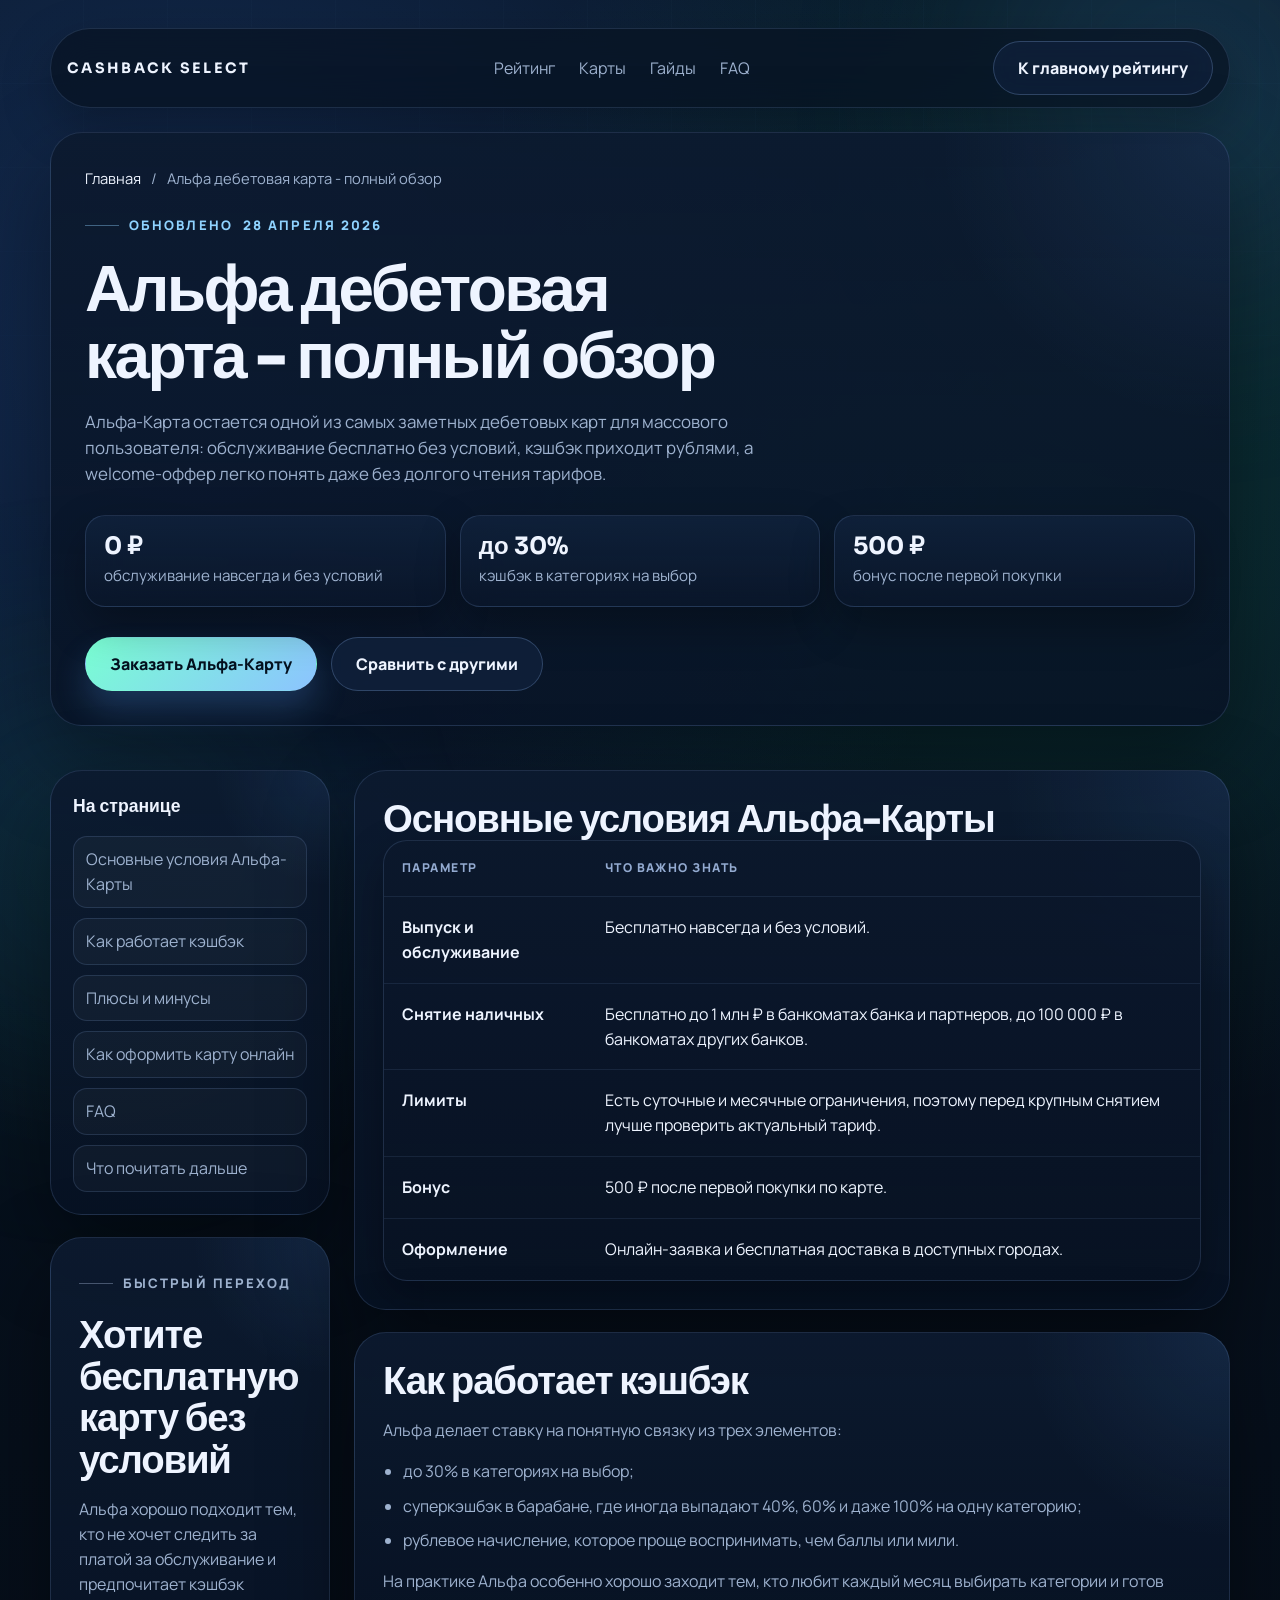
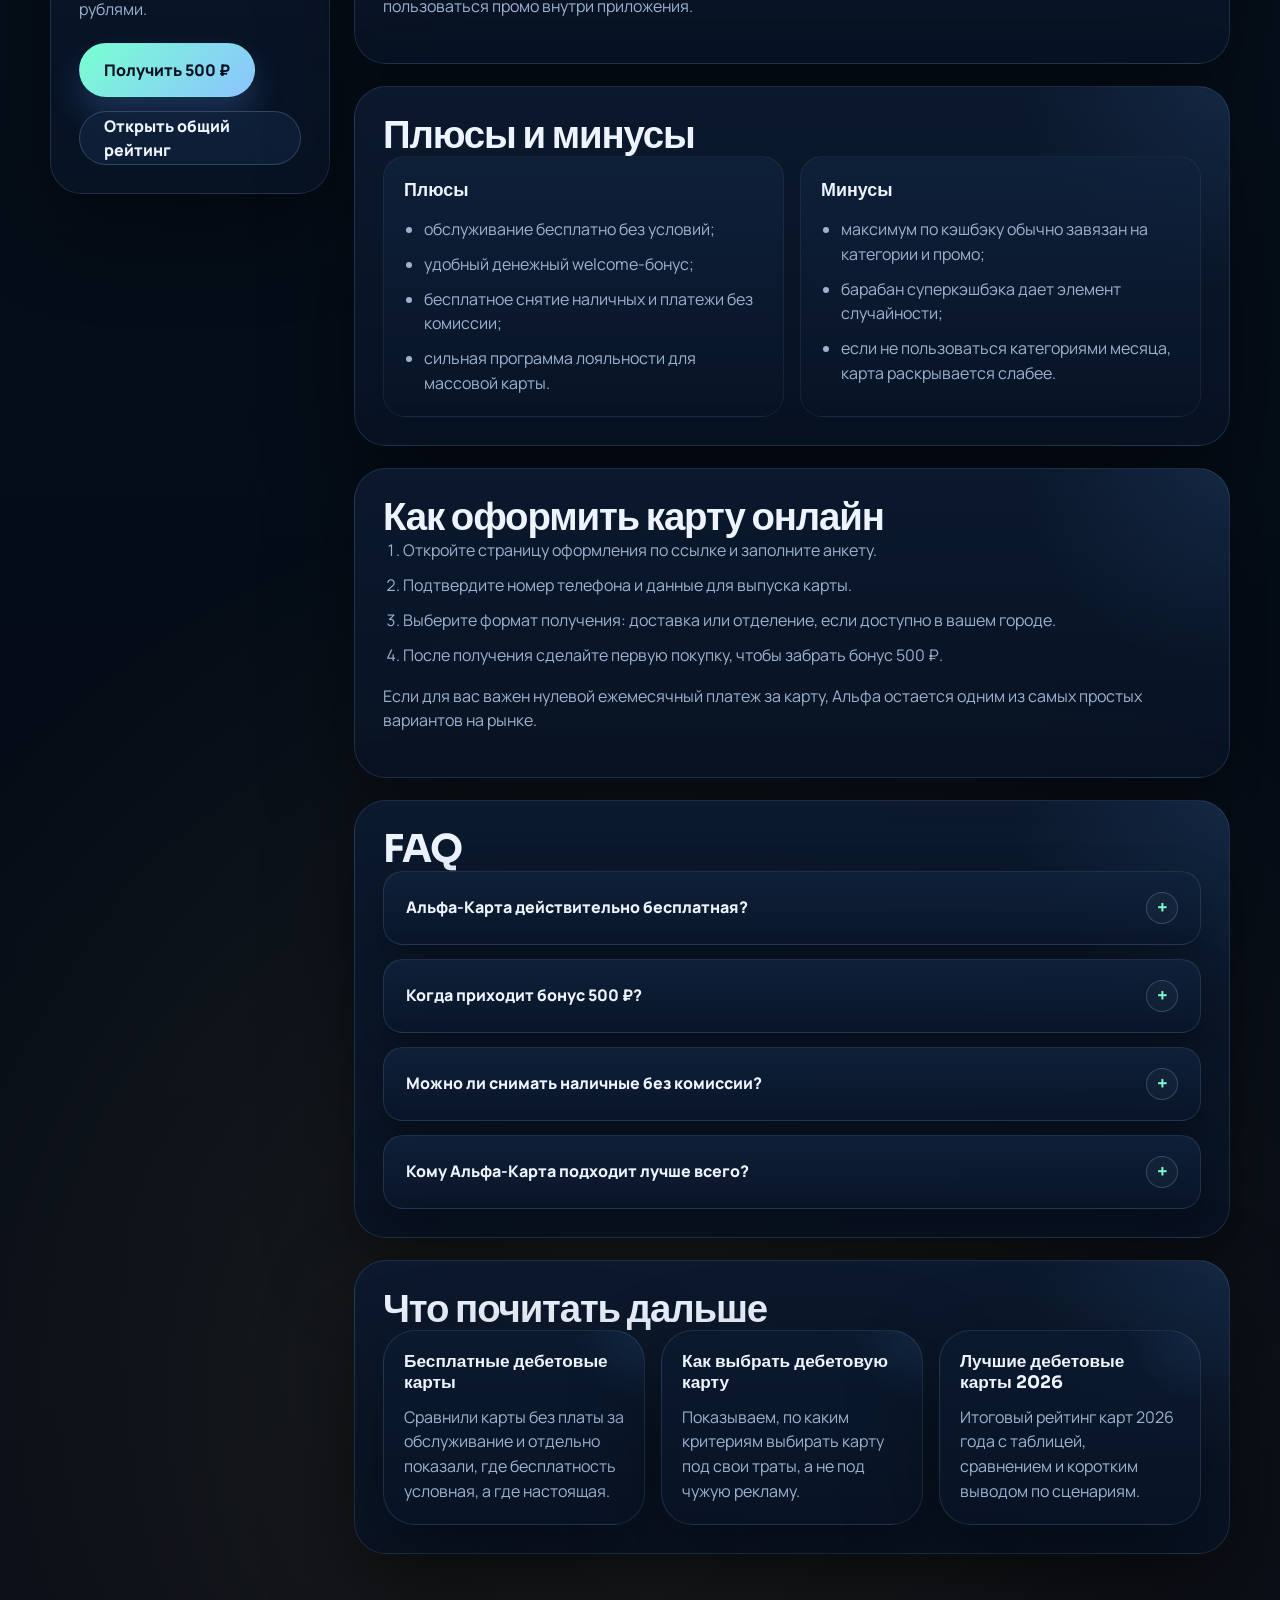
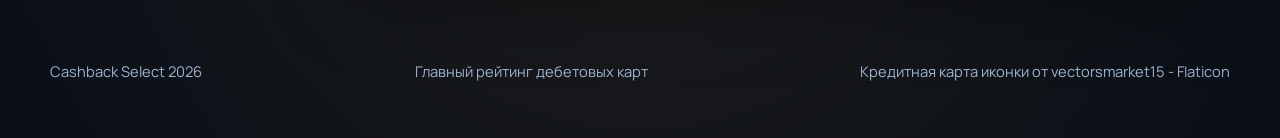
==== alfa-debit-card-review/index.html @ afeb3990 "Add SEO landing pages cluster" ====
<!DOCTYPE html>
<html lang="ru">
<head>
  <meta charset="UTF-8">
  <meta name="viewport" content="width=device-width, initial-scale=1.0">
  <title>Альфа дебетовая карта: условия, кэшбэк и полный обзор 2026</title>
  <meta name="description" content="Полный обзор дебетовой Альфа-Карты: обслуживание, кэшбэк, снятие наличных, плюсы и минусы, а также как оформить карту онлайн.">
  <meta name="robots" content="index,follow">
  <meta name="theme-color" content="#081321">
  <style>
    html, body {
      background: #040914;
    }
  </style>
  <link rel="canonical" href="https://topdebitcard.ru/alfa-debit-card-review/">
  <meta property="og:type" content="article">
  <meta property="og:title" content="Альфа дебетовая карта: условия, кэшбэк и полный обзор 2026">
  <meta property="og:description" content="Полный обзор дебетовой Альфа-Карты: обслуживание, кэшбэк, снятие наличных, плюсы и минусы, а также как оформить карту онлайн.">
  <meta property="og:url" content="https://topdebitcard.ru/alfa-debit-card-review/">
  <meta property="og:image" content="https://topdebitcard.ru/favicon.png">
  <link rel="icon" type="image/png" href="../favicon.png">
  <link rel="apple-touch-icon" href="../favicon.png">
  <link rel="preconnect" href="https://fonts.googleapis.com">
  <link rel="preconnect" href="https://fonts.gstatic.com" crossorigin>
  <link
    href="https://fonts.googleapis.com/css2?family=Manrope:wght@400;500;700;800&family=Sora:wght@500;600;700;800&display=swap"
    rel="stylesheet"
  >
  <link rel="stylesheet" href="../styles.css">
  <script defer src="../script.js"></script>
  <script type="application/ld+json">
{
  "@context": "https://schema.org",
  "@type": "WebPage",
  "name": "Альфа дебетовая карта - полный обзор",
  "description": "Полный обзор дебетовой Альфа-Карты: обслуживание, кэшбэк, снятие наличных, плюсы и минусы, а также как оформить карту онлайн.",
  "url": "https://topdebitcard.ru/alfa-debit-card-review/"
}
  </script>
  <script type="application/ld+json">
{
  "@context": "https://schema.org",
  "@type": "FAQPage",
  "mainEntity": [
    {
      "@type": "Question",
      "name": "Альфа-Карта действительно бесплатная?",
      "acceptedAnswer": {
        "@type": "Answer",
        "text": "Да, на официальной странице банк указывает бесплатное обслуживание навсегда и без условий."
      }
    },
    {
      "@type": "Question",
      "name": "Когда приходит бонус 500 ₽?",
      "acceptedAnswer": {
        "@type": "Answer",
        "text": "После оформления карты и выполнения условия с первой покупкой, обычно не в момент операции, а после ее обработки банком."
      }
    },
    {
      "@type": "Question",
      "name": "Можно ли снимать наличные без комиссии?",
      "acceptedAnswer": {
        "@type": "Answer",
        "text": "Да, у карты есть бесплатное снятие наличных, но лимиты зависят от банкомата и текущих условий тарифа."
      }
    },
    {
      "@type": "Question",
      "name": "Кому Альфа-Карта подходит лучше всего?",
      "acceptedAnswer": {
        "@type": "Answer",
        "text": "Тем, кто хочет бесплатную карту без условий, кэшбэк рублями и не хочет переплачивать только за сам факт обслуживания."
      }
    }
  ]
}
  </script>
  <!-- Yandex.Metrika counter -->
  <script type="text/javascript">
    (function(m,e,t,r,i,k,a){
      m[i]=m[i]||function(){(m[i].a=m[i].a||[]).push(arguments)};
      m[i].l=1*new Date();
      for (var j = 0; j < document.scripts.length; j++) {if (document.scripts[j].src === r) { return; }}
      k=e.createElement(t),a=e.getElementsByTagName(t)[0],k.async=1,k.src=r,a.parentNode.insertBefore(k,a);
    })(window, document,"script","https://mc.yandex.ru/metrika/tag.js?id=108760945", "ym");

    ym(108760945, "init", {ssr:true, webvisor:true, clickmap:true, ecommerce:"dataLayer", referrer: document.referrer, url: location.href, accurateTrackBounce:true, trackLinks:true});
  </script>
  <!-- /Yandex.Metrika counter -->
</head>
<body>
  <noscript><div><img src="https://mc.yandex.ru/watch/108760945" style="position:absolute; left:-9999px;" alt=""></div></noscript>
  <div class="site-shell">
    <header class="page-hero">
      <div class="container">
        <nav class="nav">
          <a class="brand" href="../index.html">Cashback Select</a>
          <div class="nav-links">
            <a href="../index.html#rating">Рейтинг</a>
            <a href="../index.html#cards">Карты</a>
            <a href="../index.html#guides">Гайды</a>
            <a href="../index.html#faq">FAQ</a>
          </div>
          <a class="button button--nav" href="../index.html#rating">К главному рейтингу</a>
        </nav>

        <div class="page-hero__panel" data-reveal>
          <div class="breadcrumbs">
            <a href="../index.html">Главная</a>
            <span>/</span>
            <span>Альфа дебетовая карта - полный обзор</span>
          </div>
          <p class="eyebrow">Обновлено <span data-verified-date>28 апреля 2026</span></p>
          <h1>Альфа дебетовая карта - полный обзор</h1>
          <p class="page-hero__lead">Альфа-Карта остается одной из самых заметных дебетовых карт для массового пользователя: обслуживание бесплатно без условий, кэшбэк приходит рублями, а welcome-оффер легко понять даже без долгого чтения тарифов.</p>
          <div class="page-facts">
            <div class="metric-card">
              <strong>0 ₽</strong>
              <span>обслуживание навсегда и без условий</span>
            </div>
            <div class="metric-card">
              <strong>до 30%</strong>
              <span>кэшбэк в категориях на выбор</span>
            </div>
            <div class="metric-card">
              <strong>500 ₽</strong>
              <span>бонус после первой покупки</span>
            </div>
          </div>
          <div class="hero-actions">
              <a class="button button--primary" data-bank="alfabank" href="https://alfa.me/Uv0Efl" target="_blank" rel="nofollow sponsored noopener">Заказать Альфа-Карту</a>
              <a class="button button--secondary" href="../index.html#cards">Сравнить с другими</a>
          </div>
        </div>
      </div>
    </header>

    <main>
      <section class="section section--article">
        <div class="container">
          <div class="article-layout">
            <div class="article-stack">
              <aside class="toc-card" data-reveal>
                <h2>На странице</h2>
                <div class="toc-list">
              <a href="#conditions">Основные условия Альфа-Карты</a>
              <a href="#cashback">Как работает кэшбэк</a>
              <a href="#pros-cons">Плюсы и минусы</a>
              <a href="#apply">Как оформить карту онлайн</a>
              <a href="#faq">FAQ</a>
              <a href="#related">Что почитать дальше</a>
                </div>
              </aside>

              <div class="page-cta-panel" data-reveal>
                <p class="section-kicker">Быстрый переход</p>
                <h2>Хотите бесплатную карту без условий</h2>
                <p>Альфа хорошо подходит тем, кто не хочет следить за платой за обслуживание и предпочитает кэшбэк рублями.</p>
                <div class="hero-actions">
                <a class="button button--primary" data-bank="alfabank" href="https://alfa.me/Uv0Efl" target="_blank" rel="nofollow sponsored noopener">Получить 500 ₽</a>
                <a class="button button--secondary" href="../best-debit-cards-2026/">Открыть общий рейтинг</a>
                </div>
              </div>
            </div>

            <div class="article-stack">
          <section class="article-section" id="conditions" data-reveal>
            <h2>Основные условия Альфа-Карты</h2>

            <div class="seo-table-wrap">
              <table class="seo-table">
                <thead>
                  <tr>
                    <th>Параметр</th>
                    <th>Что важно знать</th>
                  </tr>
                </thead>
                <tbody>
                  <tr>
                    <td data-label="Параметр"><strong>Выпуск и обслуживание</strong></td>
                    <td data-label="Что важно знать">Бесплатно навсегда и без условий.</td>
                  </tr>
                  <tr>
                    <td data-label="Параметр"><strong>Снятие наличных</strong></td>
                    <td data-label="Что важно знать">Бесплатно до 1 млн ₽ в банкоматах банка и партнеров, до 100 000 ₽ в банкоматах других банков.</td>
                  </tr>
                  <tr>
                    <td data-label="Параметр"><strong>Лимиты</strong></td>
                    <td data-label="Что важно знать">Есть суточные и месячные ограничения, поэтому перед крупным снятием лучше проверить актуальный тариф.</td>
                  </tr>
                  <tr>
                    <td data-label="Параметр"><strong>Бонус</strong></td>
                    <td data-label="Что важно знать">500 ₽ после первой покупки по карте.</td>
                  </tr>
                  <tr>
                    <td data-label="Параметр"><strong>Оформление</strong></td>
                    <td data-label="Что важно знать">Онлайн-заявка и бесплатная доставка в доступных городах.</td>
                  </tr>
                </tbody>
              </table>
            </div>
          </section>

          <section class="article-section" id="cashback" data-reveal>
            <h2>Как работает кэшбэк</h2>

            <p>Альфа делает ставку на понятную связку из трех элементов:</p>
            <ul class="article-list">
              <li>до 30% в категориях на выбор;</li>
              <li>суперкэшбэк в барабане, где иногда выпадают 40%, 60% и даже 100% на одну категорию;</li>
              <li>рублевое начисление, которое проще воспринимать, чем баллы или мили.</li>
            </ul>
            <p>На практике Альфа особенно хорошо заходит тем, кто любит каждый месяц выбирать категории и готов пользоваться промо внутри приложения.</p>
          </section>

          <section class="article-section" id="pros-cons" data-reveal>
            <h2>Плюсы и минусы</h2>

            <div class="pros-cons">
              <div class="pros-cons__col">
                <h3>Плюсы</h3>
                <ul class="article-list">
                  <li>обслуживание бесплатно без условий;</li>
                  <li>удобный денежный welcome-бонус;</li>
                  <li>бесплатное снятие наличных и платежи без комиссии;</li>
                  <li>сильная программа лояльности для массовой карты.</li>
                </ul>
              </div>
              <div class="pros-cons__col">
                <h3>Минусы</h3>
                <ul class="article-list">
                  <li>максимум по кэшбэку обычно завязан на категории и промо;</li>
                  <li>барабан суперкэшбэка дает элемент случайности;</li>
                  <li>если не пользоваться категориями месяца, карта раскрывается слабее.</li>
                </ul>
              </div>
            </div>
          </section>

          <section class="article-section" id="apply" data-reveal>
            <h2>Как оформить карту онлайн</h2>

            <ol class="article-ordered">
              <li>Откройте страницу оформления по ссылке и заполните анкету.</li>
              <li>Подтвердите номер телефона и данные для выпуска карты.</li>
              <li>Выберите формат получения: доставка или отделение, если доступно в вашем городе.</li>
              <li>После получения сделайте первую покупку, чтобы забрать бонус 500 ₽.</li>
            </ol>
            <p>Если для вас важен нулевой ежемесячный платеж за карту, Альфа остается одним из самых простых вариантов на рынке.</p>
          </section>

              <section class="article-section" id="faq" data-reveal>
                <h2>FAQ</h2>
                <div class="faq-list">
            <details class="faq-item">
              <summary>Альфа-Карта действительно бесплатная?</summary>
              <p>Да, на официальной странице банк указывает бесплатное обслуживание навсегда и без условий.</p>
            </details>
            <details class="faq-item">
              <summary>Когда приходит бонус 500 ₽?</summary>
              <p>После оформления карты и выполнения условия с первой покупкой, обычно не в момент операции, а после ее обработки банком.</p>
            </details>
            <details class="faq-item">
              <summary>Можно ли снимать наличные без комиссии?</summary>
              <p>Да, у карты есть бесплатное снятие наличных, но лимиты зависят от банкомата и текущих условий тарифа.</p>
            </details>
            <details class="faq-item">
              <summary>Кому Альфа-Карта подходит лучше всего?</summary>
              <p>Тем, кто хочет бесплатную карту без условий, кэшбэк рублями и не хочет переплачивать только за сам факт обслуживания.</p>
            </details>
                </div>
              </section>

              <section class="article-section" id="related" data-reveal>
                <h2>Что почитать дальше</h2>
                <div class="related-grid">
            <article class="related-card">
              <h3><a href="../debit-cards-no-maintenance/">Бесплатные дебетовые карты</a></h3>
              <p>Сравнили карты без платы за обслуживание и отдельно показали, где бесплатность условная, а где настоящая.</p>
            </article>
            <article class="related-card">
              <h3><a href="../which-debit-card-to-choose/">Как выбрать дебетовую карту</a></h3>
              <p>Показываем, по каким критериям выбирать карту под свои траты, а не под чужую рекламу.</p>
            </article>
            <article class="related-card">
              <h3><a href="../best-debit-cards-2026/">Лучшие дебетовые карты 2026</a></h3>
              <p>Итоговый рейтинг карт 2026 года с таблицей, сравнением и коротким выводом по сценариям.</p>
            </article>
                </div>
              </section>
            </div>
          </div>
        </div>
      </section>
    </main>

    <footer class="footer">
      <div class="container footer-inner">
        <p>Cashback Select 2026</p>
        <p><a href="../index.html">Главный рейтинг дебетовых карт</a></p>
        <p><a href="https://www.flaticon.com/ru/free-icons/-" target="_blank" rel="noopener">Кредитная карта иконки от vectorsmarket15 - Flaticon</a></p>
      </div>
    </footer>
  </div>
</body>
</html>
---- styles.css ----
:root {
  --bg: #06111f;
  --bg-deep: #040b16;
  --bg-grid: rgba(123, 173, 255, 0.08);
  --surface: rgba(11, 23, 43, 0.76);
  --surface-strong: rgba(12, 27, 50, 0.94);
  --surface-soft: rgba(16, 35, 63, 0.68);
  --surface-light: rgba(17, 40, 72, 0.82);
  --ink: #eef4ff;
  --ink-soft: #9eb2cf;
  --line: rgba(144, 181, 240, 0.16);
  --line-strong: rgba(144, 181, 240, 0.26);
  --accent: #79ffd2;
  --accent-strong: #2ae6b5;
  --accent-blue: #5ca6ff;
  --accent-gold: #ffd671;
  --shadow-lg: 0 34px 90px rgba(0, 0, 0, 0.42);
  --shadow-md: 0 18px 44px rgba(0, 0, 0, 0.3);
  --radius-xl: 32px;
  --radius-lg: 26px;
  --radius-md: 20px;
  --radius-sm: 14px;
  --container: 1180px;
  --transition: 260ms ease;
}

*,
*::before,
*::after {
  box-sizing: border-box;
}

html {
  scroll-behavior: smooth;
  background: #040914;
}

body {
  margin: 0;
  min-height: 100vh;
  font-family: "Manrope", sans-serif;
  color: var(--ink);
  line-height: 1.55;
  background-color: #040914;
  background:
    radial-gradient(circle at 15% 10%, rgba(57, 128, 255, 0.22), transparent 26%),
    radial-gradient(circle at 82% 14%, rgba(29, 230, 181, 0.16), transparent 22%),
    radial-gradient(circle at 50% 90%, rgba(255, 214, 113, 0.1), transparent 30%),
    linear-gradient(180deg, #091524 0%, #050d18 58%, #040914 100%);
}

body::before {
  content: "";
  position: fixed;
  inset: 0;
  background-image:
    linear-gradient(to right, transparent 0, transparent calc(100% - 1px), var(--bg-grid) calc(100% - 1px)),
    linear-gradient(to bottom, transparent 0, transparent calc(100% - 1px), var(--bg-grid) calc(100% - 1px));
  background-size: 84px 84px;
  mask-image: linear-gradient(180deg, rgba(0, 0, 0, 0.26), transparent 78%);
  pointer-events: none;
  z-index: 0;
}

img {
  display: block;
  max-width: 100%;
}

a {
  color: inherit;
  text-decoration: none;
}

button,
input,
textarea,
select {
  font: inherit;
}

.site-shell {
  position: relative;
  overflow: clip;
}

.site-shell::before,
.site-shell::after {
  content: "";
  position: fixed;
  width: 420px;
  height: 420px;
  border-radius: 999px;
  filter: blur(110px);
  pointer-events: none;
  z-index: 0;
  opacity: 0.55;
}

.site-shell::before {
  top: -120px;
  right: -120px;
  background: rgba(92, 166, 255, 0.26);
}

.site-shell::after {
  bottom: -180px;
  left: -120px;
  background: rgba(42, 230, 181, 0.16);
}

.container {
  position: relative;
  z-index: 1;
  width: min(100% - 40px, var(--container));
  margin: 0 auto;
}

.hero {
  padding: 28px 0 78px;
}

.nav {
  display: flex;
  align-items: center;
  justify-content: space-between;
  gap: 20px;
  padding: 12px 16px;
  border: 1px solid var(--line);
  border-radius: 999px;
  background: rgba(8, 18, 34, 0.72);
  backdrop-filter: blur(18px);
  box-shadow: 0 18px 50px rgba(0, 0, 0, 0.26);
}

.brand {
  font-family: "Sora", sans-serif;
  font-size: 0.9rem;
  font-weight: 700;
  letter-spacing: 0.16em;
  text-transform: uppercase;
}

.nav-links {
  display: flex;
  align-items: center;
  gap: 24px;
  color: var(--ink-soft);
}

.nav-links a {
  transition: color var(--transition);
}

.nav-links a:hover,
.nav-links a:focus-visible {
  color: var(--ink);
}

.hero-grid {
  display: grid;
  grid-template-columns: minmax(0, 1.04fr) minmax(360px, 0.96fr);
  gap: 42px;
  align-items: center;
  padding-top: 56px;
}

.eyebrow,
.section-kicker,
.source-date {
  display: inline-flex;
  align-items: center;
  gap: 10px;
  margin: 0 0 22px;
  color: #8fd3ff;
  font-size: 0.82rem;
  font-weight: 800;
  letter-spacing: 0.16em;
  text-transform: uppercase;
}

.eyebrow::before,
.section-kicker::before {
  content: "";
  width: 34px;
  height: 1px;
  background: currentColor;
  opacity: 0.4;
}

.hero-copy h1,
.section-heading h2,
.split-band__copy h2,
.cta-panel h2,
.disclaimer-copy h2 {
  margin: 0;
  font-family: "Sora", sans-serif;
  letter-spacing: -0.04em;
  line-height: 1.02;
}

.hero-copy h1 {
  max-width: 12ch;
  font-size: clamp(3rem, 6vw, 5.2rem);
}

.hero-lead,
.section-heading p,
.split-band__copy p,
.cta-panel p,
.disclaimer-copy p {
  margin: 18px 0 0;
  max-width: 62ch;
  color: var(--ink-soft);
  font-size: 1.08rem;
}

.hero-actions,
.review-actions {
  display: flex;
  flex-wrap: wrap;
  gap: 14px;
  margin-top: 30px;
}

.button {
  display: inline-flex;
  align-items: center;
  justify-content: center;
  min-height: 54px;
  padding: 0 24px;
  border: 1px solid transparent;
  border-radius: 999px;
  font-weight: 800;
  transition:
    transform var(--transition),
    box-shadow var(--transition),
    background-color var(--transition),
    border-color var(--transition),
    color var(--transition);
}

.button:hover,
.button:focus-visible {
  transform: translateY(-2px);
}

.button--primary,
.button--core,
.button--bank {
  color: #04111f;
  background: linear-gradient(135deg, var(--accent) 0%, #8cc3ff 100%);
  box-shadow: 0 18px 32px rgba(92, 166, 255, 0.22);
}

.button--secondary,
.button--nav,
.button--quiet {
  color: var(--ink);
  border-color: var(--line-strong);
  background: rgba(18, 36, 64, 0.68);
  backdrop-filter: blur(14px);
}

.hero-metrics {
  display: grid;
  grid-template-columns: repeat(3, minmax(0, 1fr));
  gap: 14px;
  margin-top: 30px;
}

.metric-card,
.mini-panel,
.review-box,
.faq-item,
.source-panel {
  border: 1px solid var(--line);
  background: linear-gradient(180deg, rgba(16, 34, 60, 0.84), rgba(10, 22, 42, 0.72));
  backdrop-filter: blur(18px);
  box-shadow: var(--shadow-md);
}

.metric-card {
  display: grid;
  gap: 6px;
  padding: 18px;
  border-radius: var(--radius-md);
}

.metric-card strong {
  font-family: "Sora", sans-serif;
  font-size: 1.5rem;
  line-height: 1;
}

.metric-card span {
  color: var(--ink-soft);
  font-size: 0.95rem;
}

.hero-points {
  margin: 24px 0 0;
  padding: 0;
  list-style: none;
  display: grid;
  gap: 12px;
}

.hero-points li,
.disclaimer-list li {
  position: relative;
  padding-left: 22px;
  color: #dce6f8;
}

.hero-points li::before,
.disclaimer-list li::before {
  content: "";
  position: absolute;
  left: 0;
  top: 0.66em;
  width: 8px;
  height: 8px;
  border-radius: 999px;
  background: linear-gradient(135deg, var(--accent), var(--accent-blue));
  box-shadow: 0 0 0 6px rgba(121, 255, 210, 0.08);
}

.hero-points strong {
  color: #ffffff;
}

.hero-showcase {
  position: relative;
  min-height: 640px;
}

.showcase-core,
.showcase-card {
  position: absolute;
  border: 1px solid var(--line);
  backdrop-filter: blur(18px);
  box-shadow: var(--shadow-lg);
}

.showcase-core {
  inset: 112px 58px 108px 58px;
  display: flex;
  flex-direction: column;
  justify-content: center;
  padding: 40px;
  border-radius: var(--radius-xl);
  background:
    radial-gradient(circle at top right, rgba(121, 255, 210, 0.12), transparent 26%),
    radial-gradient(circle at bottom left, rgba(92, 166, 255, 0.14), transparent 32%),
    linear-gradient(180deg, rgba(12, 25, 46, 0.95), rgba(8, 18, 34, 0.86));
}

.showcase-core::before {
  content: "";
  position: absolute;
  inset: 16px;
  border-radius: calc(var(--radius-xl) - 10px);
  border: 1px solid rgba(255, 255, 255, 0.05);
  pointer-events: none;
}

.showcase-label {
  margin: 0 0 12px;
  color: #9bd5ff;
  font-size: 0.8rem;
  font-weight: 800;
  letter-spacing: 0.16em;
  text-transform: uppercase;
}

.showcase-core h2 {
  margin: 0;
  font-family: "Sora", sans-serif;
  font-size: clamp(2rem, 4vw, 3rem);
  line-height: 1.08;
}

.showcase-core p {
  margin: 16px 0 0;
  color: var(--ink-soft);
}

.showcase-card {
  width: 220px;
  padding: 18px 18px 20px;
  border-radius: 22px;
  color: #fff;
  background: linear-gradient(180deg, rgba(18, 39, 69, 0.9), rgba(12, 24, 43, 0.82));
  animation: float-card 7s ease-in-out infinite;
}

.showcase-card::before {
  content: "";
  position: absolute;
  top: 14px;
  left: 16px;
  right: 16px;
  height: 2px;
  border-radius: 999px;
  opacity: 0.85;
}

.showcase-card strong {
  display: block;
  margin-top: 18px;
  font-family: "Sora", sans-serif;
  font-size: 1.02rem;
}

.showcase-card p {
  margin: 10px 0 0;
  color: #c8d8ee;
  font-size: 0.92rem;
}

.showcase-rank {
  display: inline-flex;
  align-items: center;
  justify-content: center;
  min-height: 30px;
  padding: 0 12px;
  border-radius: 999px;
  background: rgba(255, 255, 255, 0.08);
  font-size: 0.78rem;
  font-weight: 800;
}

.showcase-card--tbank {
  top: 26px;
  left: 24px;
  transform: rotate(-8deg);
}

.showcase-card--tbank::before {
  background: linear-gradient(90deg, #f2c94c, #ffffff);
}

.showcase-card--alfa {
  top: 18px;
  right: 6px;
  transform: rotate(7deg);
  animation-delay: -0.8s;
}

.showcase-card--alfa::before {
  background: linear-gradient(90deg, #ff7681, #ffb7bf);
}

.showcase-card--vtb {
  top: 214px;
  left: 0;
  transform: rotate(-5deg);
  animation-delay: -1.6s;
}

.showcase-card--vtb::before {
  background: linear-gradient(90deg, #59a5ff, #a9ceff);
}

.showcase-card--ozon {
  right: 20px;
  bottom: 44px;
  transform: rotate(7deg);
  animation-delay: -2.4s;
}

.showcase-card--ozon::before {
  background: linear-gradient(90deg, #6ac4ff, #e2f5ff);
}

.showcase-card--otp {
  left: 74px;
  bottom: 8px;
  transform: rotate(-10deg);
  animation-delay: -3.2s;
}

.showcase-card--otp::before {
  background: linear-gradient(90deg, #7bffd4, #caffee);
}

.section {
  padding: 34px 0 84px;
}

.section-heading {
  display: grid;
  gap: 2px;
  margin-bottom: 28px;
}

.section-heading h2 {
  font-size: clamp(2rem, 4vw, 3.4rem);
}

.comparison-table-wrap {
  overflow: auto;
  border: 1px solid var(--line);
  border-radius: var(--radius-xl);
  background: linear-gradient(180deg, rgba(11, 24, 44, 0.9), rgba(8, 19, 36, 0.82));
  backdrop-filter: blur(18px);
  box-shadow: var(--shadow-lg);
}

.comparison-table {
  width: 100%;
  min-width: 980px;
  border-collapse: collapse;
}

.comparison-table th,
.comparison-table td {
  padding: 22px 20px;
  border-bottom: 1px solid rgba(144, 181, 240, 0.1);
  text-align: left;
  vertical-align: top;
}

.comparison-table thead th {
  color: #93aad0;
  font-size: 0.78rem;
  font-weight: 800;
  letter-spacing: 0.12em;
  text-transform: uppercase;
}

.comparison-table tbody tr:last-child td {
  border-bottom: 0;
}

.table-row {
  --row-accent: var(--accent-blue);
  --row-soft: rgba(92, 166, 255, 0.08);
  background: linear-gradient(90deg, var(--row-soft), transparent 58%);
}

.table-row--tbank {
  --row-accent: #f3cc5f;
  --row-soft: rgba(243, 204, 95, 0.1);
}

.table-row--alfa {
  --row-accent: #ff7f8c;
  --row-soft: rgba(255, 127, 140, 0.1);
}

.table-row--vtb {
  --row-accent: #64b0ff;
  --row-soft: rgba(100, 176, 255, 0.1);
}

.table-row--ozon {
  --row-accent: #69c8ff;
  --row-soft: rgba(105, 200, 255, 0.1);
}

.table-row--otp {
  --row-accent: #79ffd2;
  --row-soft: rgba(121, 255, 210, 0.1);
}

.table-row td:first-child {
  box-shadow: inset 3px 0 0 var(--row-accent);
}

.comparison-table strong {
  display: block;
  font-size: 1rem;
}

.comparison-table span {
  display: block;
  margin-top: 6px;
  color: var(--ink-soft);
  font-size: 0.92rem;
}

.comparison-table .is-featured {
  background:
    linear-gradient(90deg, var(--row-soft), transparent 64%),
    rgba(13, 28, 49, 0.78);
}

.table-rank {
  display: inline-flex;
  align-items: center;
  justify-content: center;
  min-width: 52px;
  min-height: 36px;
  padding: 0 14px;
  border-radius: 999px;
  color: #06111f;
  background: linear-gradient(135deg, #d6f5ff 0%, var(--accent) 100%);
  font-weight: 800;
}

.table-row .table-rank {
  background: linear-gradient(135deg, var(--row-accent) 0%, #ecf5ff 100%);
}

.table-link {
  display: inline-flex;
  align-items: center;
  justify-content: center;
  min-height: 44px;
  padding: 0 16px;
  width: max-content;
  min-width: max-content;
  border-radius: 999px;
  color: #04111f;
  background: linear-gradient(135deg, var(--accent) 0%, #8cc3ff 100%);
  font-weight: 800;
  white-space: nowrap;
  transition: transform var(--transition), box-shadow var(--transition);
}

.table-row .table-link {
  background: linear-gradient(135deg, var(--row-accent) 0%, #ecf5ff 100%);
}

.table-row--tbank .table-link,
.table-row--otp .table-link {
  color: #04111f;
}

.table-row--alfa .table-link,
.table-row--vtb .table-link,
.table-row--ozon .table-link {
  color: #ffffff;
  background: linear-gradient(135deg, color-mix(in srgb, var(--row-accent) 92%, black 8%) 0%, var(--row-accent) 100%);
}

.table-link:hover,
.table-link:focus-visible {
  transform: translateY(-2px);
  box-shadow: 0 16px 30px rgba(92, 166, 255, 0.24);
}

.section-footnote {
  margin: 18px 0 0;
  color: var(--ink-soft);
}

.split-band {
  display: grid;
  grid-template-columns: minmax(0, 1fr) minmax(0, 0.95fr);
  gap: 28px;
  padding: 34px;
  border: 1px solid var(--line);
  border-radius: var(--radius-xl);
  background:
    radial-gradient(circle at top right, rgba(121, 255, 210, 0.08), transparent 24%),
    linear-gradient(180deg, rgba(12, 26, 47, 0.92), rgba(8, 18, 34, 0.8));
  box-shadow: var(--shadow-lg);
}

.split-band__grid {
  display: grid;
  grid-template-columns: repeat(3, minmax(0, 1fr));
  gap: 16px;
}

.mini-panel {
  padding: 22px;
  border-radius: var(--radius-md);
}

.mini-panel strong {
  display: block;
  margin-bottom: 10px;
  font-family: "Sora", sans-serif;
  font-size: 1rem;
}

.mini-panel p {
  margin: 0;
  color: var(--ink-soft);
}

.review-stack {
  display: grid;
  gap: 26px;
}

.review-card {
  --bank-accent: var(--accent-blue);
  --bank-soft: rgba(92, 166, 255, 0.16);
  position: relative;
  overflow: hidden;
  padding: 30px;
  border: 1px solid var(--line);
  border-radius: var(--radius-xl);
  background:
    radial-gradient(circle at top right, var(--bank-soft), transparent 22%),
    linear-gradient(180deg, rgba(12, 26, 47, 0.94), rgba(8, 19, 37, 0.82));
  box-shadow: var(--shadow-lg);
}

.review-card::before {
  content: "";
  position: absolute;
  left: 24px;
  right: 24px;
  top: 0;
  height: 1px;
  background: linear-gradient(90deg, transparent, var(--bank-accent), transparent);
}

.review-card::after {
  content: "";
  position: absolute;
  right: -60px;
  top: -40px;
  width: 220px;
  height: 220px;
  border-radius: 999px;
  background: var(--bank-soft);
  filter: blur(70px);
  opacity: 0.85;
  pointer-events: none;
  z-index: 0;
}

.review-card > * {
  position: relative;
  z-index: 1;
}

.review-card--tbank {
  --bank-accent: #f3cc5f;
  --bank-soft: rgba(243, 204, 95, 0.16);
}

.review-card--alfa {
  --bank-accent: #ff7f8c;
  --bank-soft: rgba(255, 127, 140, 0.14);
}

.review-card--vtb {
  --bank-accent: #64b0ff;
  --bank-soft: rgba(100, 176, 255, 0.14);
}

.review-card--ozon {
  --bank-accent: #69c8ff;
  --bank-soft: rgba(105, 200, 255, 0.14);
}

.review-card--otp {
  --bank-accent: #79ffd2;
  --bank-soft: rgba(121, 255, 210, 0.12);
}

.review-card__header {
  display: flex;
  align-items: flex-start;
  justify-content: space-between;
  gap: 22px;
}

.review-meta {
  display: flex;
  flex-wrap: wrap;
  align-items: center;
  gap: 10px;
  margin-bottom: 14px;
}

.bank-chip {
  display: inline-flex;
  align-items: center;
  min-height: 32px;
  padding: 0 12px;
  border-radius: 999px;
  border: 1px solid rgba(255, 255, 255, 0.08);
  background: rgba(255, 255, 255, 0.04);
  font-size: 0.78rem;
  font-weight: 800;
  letter-spacing: 0.08em;
  text-transform: uppercase;
}

.bank-chip--tbank {
  color: #f3cc5f;
  background: rgba(243, 204, 95, 0.1);
}

.bank-chip--alfa {
  color: #ff9aa4;
  background: rgba(255, 127, 140, 0.12);
}

.bank-chip--vtb {
  color: #86c6ff;
  background: rgba(100, 176, 255, 0.12);
}

.bank-chip--ozon {
  color: #8fd8ff;
  background: rgba(105, 200, 255, 0.12);
}

.bank-chip--otp {
  color: #8dffd9;
  background: rgba(121, 255, 210, 0.12);
}

.review-tag {
  display: inline-flex;
  align-items: center;
  min-height: 32px;
  padding: 0 14px;
  margin: 0;
  border-radius: 999px;
  border: 1px solid rgba(255, 255, 255, 0.07);
  color: var(--bank-accent);
  background: rgba(255, 255, 255, 0.03);
  font-size: 0.82rem;
  font-weight: 800;
  letter-spacing: 0.08em;
  text-transform: uppercase;
}

.review-card h3 {
  margin: 0;
  font-family: "Sora", sans-serif;
  font-size: clamp(1.95rem, 3.8vw, 2.8rem);
  line-height: 1.04;
}

.review-subtitle {
  margin: 14px 0 0;
  max-width: 60ch;
  color: var(--ink-soft);
}

.review-score {
  flex: 0 0 auto;
  min-width: 110px;
  padding: 16px 18px;
  border: 1px solid color-mix(in srgb, var(--bank-accent) 34%, transparent);
  border-radius: 24px;
  text-align: center;
  color: var(--bank-accent);
  background: linear-gradient(180deg, color-mix(in srgb, var(--bank-soft) 100%, transparent), rgba(255, 255, 255, 0.02));
  box-shadow: inset 0 1px 0 rgba(255, 255, 255, 0.05);
}

.review-score span {
  display: block;
  font-family: "Sora", sans-serif;
  font-size: 2rem;
  font-weight: 800;
  line-height: 1;
}

.review-score small {
  color: var(--ink-soft);
}

.review-grid {
  display: grid;
  grid-template-columns: repeat(4, minmax(0, 1fr));
  gap: 16px;
  margin-top: 24px;
}

.review-box {
  padding: 20px;
  border: 1px solid rgba(255, 255, 255, 0.05);
  border-radius: 22px;
  background: linear-gradient(180deg, rgba(16, 35, 63, 0.74), rgba(9, 21, 39, 0.76));
}

.review-card .review-box:first-child {
  border-color: color-mix(in srgb, var(--bank-accent) 30%, transparent);
  background:
    linear-gradient(180deg, color-mix(in srgb, var(--bank-soft) 100%, transparent), rgba(9, 21, 39, 0.8)),
    linear-gradient(180deg, rgba(16, 35, 63, 0.74), rgba(9, 21, 39, 0.76));
}

.review-box h4 {
  margin: 0 0 12px;
  color: var(--bank-accent);
  font-size: 0.84rem;
  font-weight: 800;
  letter-spacing: 0.12em;
  text-transform: uppercase;
}

.review-box p,
.review-box ul,
.review-box a {
  margin: 0;
  color: var(--ink-soft);
}

.review-box ul {
  padding-left: 18px;
}

.review-box li + li {
  margin-top: 8px;
}

.review-box a {
  color: var(--ink);
  text-decoration: underline;
  text-decoration-color: rgba(255, 255, 255, 0.16);
  text-underline-offset: 4px;
}

.review-card .button--bank {
  border: 1px solid rgba(255, 255, 255, 0.08);
}

.review-card--tbank .button--bank {
  color: #111111;
  background: linear-gradient(135deg, #f3cc5f 0%, #fff1ae 100%);
  box-shadow: 0 18px 32px rgba(243, 204, 95, 0.2);
}

.review-card--alfa .button--bank {
  color: #ffffff;
  background: linear-gradient(135deg, #da394c 0%, #ff8b98 100%);
  box-shadow: 0 18px 32px rgba(255, 127, 140, 0.22);
}

.review-card--vtb .button--bank {
  color: #ffffff;
  background: linear-gradient(135deg, #2472ff 0%, #7bc1ff 100%);
  box-shadow: 0 18px 32px rgba(100, 176, 255, 0.22);
}

.review-card--ozon .button--bank {
  color: #ffffff;
  background: linear-gradient(135deg, #0e7df6 0%, #82dbff 100%);
  box-shadow: 0 18px 32px rgba(105, 200, 255, 0.22);
}

.review-card--otp .button--bank {
  color: #04111f;
  background: linear-gradient(135deg, #79ffd2 0%, #c5fff0 100%);
  box-shadow: 0 18px 32px rgba(121, 255, 210, 0.2);
}

.section--cta {
  padding-top: 8px;
}

.cta-panel,
.disclaimer-panel {
  display: grid;
  gap: 28px;
  padding: 34px;
  border: 1px solid var(--line);
  border-radius: var(--radius-xl);
  background:
    radial-gradient(circle at top right, rgba(92, 166, 255, 0.14), transparent 24%),
    linear-gradient(180deg, rgba(12, 26, 47, 0.94), rgba(8, 18, 34, 0.82));
  box-shadow: var(--shadow-lg);
}

.cta-grid {
  display: grid;
  grid-template-columns: repeat(3, minmax(0, 1fr));
  gap: 16px;
}

.quick-cta {
  position: relative;
  min-height: 180px;
  padding: 24px;
  border: 1px solid rgba(255, 255, 255, 0.08);
  border-radius: 26px;
  color: #fff;
  display: flex;
  flex-direction: column;
  justify-content: flex-end;
  gap: 10px;
  overflow: hidden;
  box-shadow: var(--shadow-md);
  transition: transform var(--transition), box-shadow var(--transition), border-color var(--transition);
}

.quick-cta::before {
  content: "";
  position: absolute;
  inset: 0;
  background: linear-gradient(180deg, rgba(255, 255, 255, 0.05), transparent 38%);
  pointer-events: none;
}

.quick-cta strong {
  position: relative;
  font-family: "Sora", sans-serif;
  font-size: 1.2rem;
}

.quick-cta span {
  position: relative;
  color: #d8e6f8;
}

.quick-cta:hover,
.quick-cta:focus-visible {
  transform: translateY(-4px);
  box-shadow: 0 24px 44px rgba(0, 0, 0, 0.38);
  border-color: rgba(255, 255, 255, 0.14);
}

.quick-cta--tbank {
  border-color: rgba(243, 204, 95, 0.28);
  background:
    radial-gradient(circle at top right, rgba(243, 204, 95, 0.18), transparent 28%),
    linear-gradient(180deg, rgba(24, 24, 24, 0.98), rgba(14, 18, 23, 0.96));
}

.quick-cta--alfa {
  border-color: rgba(255, 127, 140, 0.28);
  background:
    radial-gradient(circle at top right, rgba(255, 127, 140, 0.2), transparent 30%),
    linear-gradient(180deg, rgba(105, 10, 21, 0.98), rgba(44, 8, 18, 0.96));
}

.quick-cta--ozon {
  border-color: rgba(105, 200, 255, 0.28);
  background:
    radial-gradient(circle at top right, rgba(105, 200, 255, 0.2), transparent 30%),
    linear-gradient(180deg, rgba(8, 70, 166, 0.96), rgba(7, 31, 76, 0.98));
}

.quick-cta--otp {
  border-color: rgba(121, 255, 210, 0.28);
  color: #04111f;
  background:
    radial-gradient(circle at top right, rgba(121, 255, 210, 0.24), transparent 30%),
    linear-gradient(180deg, rgba(121, 255, 210, 0.96), rgba(206, 255, 242, 0.96));
}

.quick-cta--otp span {
  color: rgba(4, 17, 31, 0.82);
}

.faq-list {
  display: grid;
  gap: 14px;
}

.faq-item {
  padding: 20px 22px;
  border-radius: 20px;
}

.faq-item summary {
  cursor: pointer;
  list-style: none;
  display: flex;
  align-items: center;
  justify-content: space-between;
  gap: 20px;
  font-weight: 800;
}

.faq-item summary::-webkit-details-marker {
  display: none;
}

.faq-item summary::after {
  content: "+";
  flex: 0 0 auto;
  width: 32px;
  height: 32px;
  display: inline-flex;
  align-items: center;
  justify-content: center;
  border-radius: 999px;
  border: 1px solid var(--line-strong);
  color: var(--accent);
  background: rgba(255, 255, 255, 0.03);
  font-size: 1.18rem;
}

.faq-item[open] summary::after {
  content: "−";
}

.faq-item p {
  margin: 14px 0 0;
  color: var(--ink-soft);
}

.disclaimer-panel {
  grid-template-columns: minmax(0, 1fr) minmax(300px, 0.78fr);
}

.disclaimer-list {
  margin: 18px 0 0;
  padding: 0;
  list-style: none;
  display: grid;
  gap: 12px;
}

.source-panel {
  padding: 26px;
  border-radius: 26px;
}

.source-date {
  margin: 0 0 16px;
}

.source-date::before {
  display: none;
}

.source-list {
  margin: 0;
  padding-left: 18px;
  display: grid;
  gap: 10px;
}

.source-list a {
  color: var(--ink);
  text-decoration: underline;
  text-decoration-color: rgba(255, 255, 255, 0.16);
  text-underline-offset: 4px;
}

.footer {
  padding: 0 0 40px;
}

.footer-inner {
  display: flex;
  align-items: center;
  justify-content: space-between;
  gap: 16px;
  padding-top: 8px;
  color: var(--ink-soft);
  font-size: 0.92rem;
}

.page-hero {
  padding: 28px 0 34px;
}

.page-hero__panel,
.article-section,
.toc-card,
.page-cta-panel,
.related-card {
  border: 1px solid var(--line);
  border-radius: var(--radius-xl);
  background:
    radial-gradient(circle at top right, rgba(92, 166, 255, 0.1), transparent 22%),
    linear-gradient(180deg, rgba(12, 26, 47, 0.94), rgba(8, 19, 37, 0.84));
  box-shadow: var(--shadow-lg);
}

.page-hero__panel {
  margin-top: 24px;
  padding: 34px;
}

.breadcrumbs {
  display: flex;
  flex-wrap: wrap;
  align-items: center;
  gap: 10px;
  margin-bottom: 18px;
  color: var(--ink-soft);
  font-size: 0.92rem;
}

.breadcrumbs a {
  color: var(--ink);
}

.page-hero__panel h1 {
  margin: 0;
  max-width: 14ch;
  font-family: "Sora", sans-serif;
  font-size: clamp(2.6rem, 5vw, 4.4rem);
  letter-spacing: -0.04em;
  line-height: 1.04;
}

.page-hero__lead {
  margin: 18px 0 0;
  max-width: 70ch;
  color: var(--ink-soft);
  font-size: 1.06rem;
}

.page-facts {
  display: grid;
  grid-template-columns: repeat(3, minmax(0, 1fr));
  gap: 14px;
  margin-top: 28px;
}

.section--article {
  padding-top: 10px;
}

.article-layout {
  display: grid;
  grid-template-columns: 280px minmax(0, 1fr);
  gap: 24px;
  align-items: start;
}

.toc-card {
  position: sticky;
  top: 22px;
  padding: 22px;
}

.toc-card h2 {
  margin: 0 0 16px;
  font-family: "Sora", sans-serif;
  font-size: 1.1rem;
}

.toc-list {
  display: grid;
  gap: 10px;
}

.toc-list a {
  display: block;
  padding: 10px 12px;
  border: 1px solid var(--line);
  border-radius: 14px;
  background: rgba(255, 255, 255, 0.03);
  color: var(--ink-soft);
  transition: border-color var(--transition), color var(--transition), background-color var(--transition);
}

.toc-list a:hover,
.toc-list a:focus-visible {
  color: var(--ink);
  border-color: var(--line-strong);
  background: rgba(255, 255, 255, 0.05);
}

.article-stack {
  display: grid;
  gap: 22px;
}

.article-section {
  padding: 28px;
}

.article-section h2,
.page-cta-panel h2 {
  margin: 0;
  font-family: "Sora", sans-serif;
  font-size: clamp(1.7rem, 3vw, 2.4rem);
  line-height: 1.08;
  letter-spacing: -0.03em;
}

.article-section h3 {
  margin: 0;
  font-family: "Sora", sans-serif;
  font-size: 1.12rem;
}

.article-section p,
.article-section li,
.page-cta-panel p {
  color: var(--ink-soft);
}

.article-section p + p,
.article-section p + ul,
.article-section p + ol,
.article-section p + .page-card-grid,
.article-section p + .content-note,
.article-section p + .seo-table-wrap,
.article-section ul + p,
.article-section ul + .content-note,
.article-section .content-note + p,
.article-section .seo-table-wrap + p {
  margin-top: 16px;
}

.article-list,
.article-ordered {
  margin: 0;
  padding-left: 20px;
  display: grid;
  gap: 10px;
}

.content-note {
  padding: 18px 20px;
  border: 1px solid var(--line);
  border-radius: 20px;
  background: rgba(255, 255, 255, 0.03);
}

.content-note strong {
  color: var(--ink);
}

.page-card-grid {
  display: grid;
  grid-template-columns: repeat(2, minmax(0, 1fr));
  gap: 16px;
}

.page-card {
  padding: 18px;
  border: 1px solid rgba(255, 255, 255, 0.06);
  border-radius: 22px;
  background: linear-gradient(180deg, rgba(16, 35, 63, 0.74), rgba(9, 21, 39, 0.76));
}

.page-card p {
  margin: 12px 0 0;
}

.seo-table-wrap {
  overflow: auto;
  border: 1px solid var(--line);
  border-radius: 24px;
  background: linear-gradient(180deg, rgba(11, 24, 44, 0.9), rgba(8, 19, 36, 0.82));
  box-shadow: var(--shadow-md);
}

.seo-table {
  width: 100%;
  min-width: 720px;
  border-collapse: collapse;
}

.seo-table th,
.seo-table td {
  padding: 18px 18px;
  border-bottom: 1px solid rgba(144, 181, 240, 0.1);
  text-align: left;
  vertical-align: top;
}

.seo-table th {
  color: #93aad0;
  font-size: 0.76rem;
  font-weight: 800;
  letter-spacing: 0.12em;
  text-transform: uppercase;
}

.seo-table tr:last-child td {
  border-bottom: 0;
}

.seo-table td strong {
  color: var(--ink);
}

.pros-cons {
  display: grid;
  grid-template-columns: repeat(2, minmax(0, 1fr));
  gap: 16px;
}

.pros-cons__col {
  padding: 20px;
  border: 1px solid rgba(255, 255, 255, 0.06);
  border-radius: 22px;
  background: linear-gradient(180deg, rgba(16, 35, 63, 0.74), rgba(9, 21, 39, 0.76));
}

.pros-cons__col h3 {
  margin-bottom: 12px;
}

.page-cta-panel {
  padding: 28px;
}

.page-cta-panel .hero-actions {
  margin-top: 22px;
}

.related-grid {
  display: grid;
  grid-template-columns: repeat(3, minmax(0, 1fr));
  gap: 16px;
}

.related-card {
  display: grid;
  gap: 12px;
  padding: 20px;
}

.related-card h3 {
  margin: 0;
  font-family: "Sora", sans-serif;
  font-size: 1.08rem;
  line-height: 1.2;
}

.related-card p {
  margin: 0;
  color: var(--ink-soft);
}

.related-card a {
  color: var(--ink);
}

[data-reveal] {
  opacity: 0;
  transform: translateY(26px);
  transition:
    opacity 700ms ease,
    transform 700ms ease;
}

[data-reveal].is-visible {
  opacity: 1;
  transform: translateY(0);
}

@keyframes float-card {
  0%,
  100% {
    translate: 0 0;
  }
  50% {
    translate: 0 -10px;
  }
}

@media (max-width: 1100px) {
  .hero-grid,
  .split-band,
  .disclaimer-panel {
    grid-template-columns: 1fr;
  }

  .showcase-core {
    inset: 110px 48px 94px 48px;
  }

  .split-band__grid,
  .review-grid,
  .cta-grid,
  .page-card-grid,
  .related-grid,
  .pros-cons {
    grid-template-columns: repeat(2, minmax(0, 1fr));
  }

  .article-layout {
    grid-template-columns: 1fr;
  }

  .toc-card {
    position: static;
  }
}

@media (max-width: 860px) {
  .hero {
    padding-top: 18px;
  }

  .nav {
    flex-direction: column;
    align-items: flex-start;
    border-radius: 28px;
    padding: 18px;
  }

  .nav-links {
    flex-wrap: wrap;
    gap: 14px 18px;
  }

  .nav .button {
    width: 100%;
  }

  .hero-grid {
    gap: 28px;
    padding-top: 32px;
  }

  .hero-metrics,
  .split-band__grid,
  .review-grid,
  .cta-grid,
  .page-facts,
  .footer-inner {
    grid-template-columns: 1fr;
  }

  .footer-inner {
    display: grid;
  }

  .hero-showcase {
    min-height: auto;
    padding-top: 10px;
  }

  .showcase-core {
    position: relative;
    inset: auto;
    margin-top: 160px;
  }

  .showcase-card {
    width: calc(50% - 10px);
    position: relative;
    inset: auto;
    transform: none !important;
  }

  .showcase-card--alfa,
  .showcase-card--ozon {
    margin-left: auto;
  }

  .showcase-card--vtb,
  .showcase-card--otp {
    margin-top: 14px;
  }

  .review-card,
  .split-band,
  .cta-panel,
  .disclaimer-panel,
  .page-hero__panel,
  .article-section,
  .page-cta-panel,
  .toc-card,
  .related-card {
    padding: 24px;
  }
}

@media (max-width: 760px) {
  .nav {
    gap: 16px;
  }

  .brand {
    width: 100%;
  }

  .nav-links {
    width: 100%;
    display: grid;
    grid-template-columns: repeat(2, minmax(0, 1fr));
    gap: 10px;
  }

  .nav-links a {
    padding: 10px 12px;
    border: 1px solid var(--line);
    border-radius: 14px;
    background: rgba(255, 255, 255, 0.03);
    text-align: center;
  }

  .hero-copy h1 {
    max-width: none;
    font-size: clamp(2.4rem, 9vw, 3.6rem);
  }

  .hero-lead,
  .section-heading p,
  .split-band__copy p,
  .cta-panel p,
  .disclaimer-copy p {
    font-size: 1rem;
  }

  .hero-metrics {
    grid-template-columns: repeat(2, minmax(0, 1fr));
  }

  .hero-metrics .metric-card:last-child {
    grid-column: 1 / -1;
  }

  .hero-points li {
    padding: 14px 16px 14px 34px;
    border: 1px solid var(--line);
    border-radius: 18px;
    background: rgba(255, 255, 255, 0.03);
  }

  .hero-showcase {
    display: grid;
    gap: 14px;
  }

  .showcase-core {
    order: -1;
    margin-top: 0;
  }

  .showcase-card {
    min-height: 0;
    padding: 16px;
    border-radius: 18px;
  }

  .comparison-table-wrap {
    overflow: visible;
    border: 0;
    background: transparent;
    box-shadow: none;
    backdrop-filter: none;
  }

  .comparison-table,
  .comparison-table tbody,
  .comparison-table tr,
  .comparison-table td {
    display: block;
    width: 100%;
    min-width: 0;
  }

  .comparison-table {
    min-width: 0;
  }

  .comparison-table thead {
    display: none;
  }

  .comparison-table tbody {
    display: grid;
    gap: 14px;
  }

  .comparison-table tr {
    display: grid;
    gap: 12px;
    padding: 18px;
    border: 1px solid var(--line);
    border-radius: 24px;
    background:
      linear-gradient(180deg, rgba(12, 26, 47, 0.94), rgba(8, 19, 37, 0.84));
    box-shadow: var(--shadow-md);
  }

  .comparison-table .is-featured {
    background:
      linear-gradient(180deg, rgba(16, 33, 56, 0.96), rgba(8, 19, 37, 0.88));
  }

  .comparison-table td {
    display: grid;
    gap: 6px;
    padding: 0;
    border: 0;
  }

  .comparison-table td::before {
    color: #93aad0;
    font-size: 0.72rem;
    font-weight: 800;
    letter-spacing: 0.12em;
    text-transform: uppercase;
  }

  .comparison-table td:nth-child(1)::before {
    content: "Место";
  }

  .comparison-table td:nth-child(2)::before {
    content: "Карта";
  }

  .comparison-table td:nth-child(3)::before {
    content: "Кэшбэк";
  }

  .comparison-table td:nth-child(4)::before {
    content: "Бонус";
  }

  .comparison-table td:nth-child(5)::before {
    content: "Обслуживание";
  }

  .comparison-table td:nth-child(6)::before {
    content: "Оформление";
  }

  .table-row td:first-child {
    box-shadow: none;
  }

  .comparison-table td:nth-child(6) {
    margin-top: 4px;
  }

  .comparison-table td:nth-child(6) .table-link {
    width: 100%;
    justify-content: center;
  }

  .section {
    padding: 26px 0 66px;
  }

  .section-heading {
    margin-bottom: 22px;
  }

  .review-card,
  .split-band,
  .cta-panel,
  .disclaimer-panel {
    padding: 22px;
  }

  .review-meta {
    flex-direction: column;
    align-items: flex-start;
    gap: 8px;
  }

  .review-score {
    width: 100%;
    display: flex;
    align-items: baseline;
    justify-content: space-between;
    min-width: 0;
  }

  .review-score span,
  .review-score small {
    display: block;
  }

  .source-panel,
  .faq-item {
    padding: 18px;
  }

  .page-hero__panel h1 {
    max-width: none;
    font-size: clamp(2.15rem, 9vw, 3.2rem);
  }

  .page-facts {
    grid-template-columns: repeat(2, minmax(0, 1fr));
  }

  .seo-table-wrap {
    overflow: visible;
    border: 0;
    background: transparent;
    box-shadow: none;
  }

  .seo-table,
  .seo-table tbody,
  .seo-table tr,
  .seo-table td {
    display: block;
    width: 100%;
    min-width: 0;
  }

  .seo-table {
    min-width: 0;
  }

  .seo-table thead {
    display: none;
  }

  .seo-table tbody {
    display: grid;
    gap: 14px;
  }

  .seo-table tr {
    display: grid;
    gap: 12px;
    padding: 18px;
    border: 1px solid var(--line);
    border-radius: 22px;
    background:
      linear-gradient(180deg, rgba(12, 26, 47, 0.94), rgba(8, 19, 37, 0.84));
    box-shadow: var(--shadow-md);
  }

  .seo-table td {
    padding: 0;
    border: 0;
  }

  .seo-table td::before {
    content: attr(data-label);
    display: block;
    margin-bottom: 6px;
    color: #93aad0;
    font-size: 0.72rem;
    font-weight: 800;
    letter-spacing: 0.12em;
    text-transform: uppercase;
  }
}

@media (max-width: 640px) {
  .container {
    width: min(100% - 24px, var(--container));
  }

  .hero {
    padding-bottom: 56px;
  }

  .eyebrow,
  .section-kicker,
  .source-date {
    gap: 8px;
    margin-bottom: 16px;
    font-size: 0.74rem;
    letter-spacing: 0.12em;
  }

  .hero-copy h1 {
    font-size: clamp(2.15rem, 10vw, 3rem);
  }

  .button {
    width: 100%;
  }

  .hero-actions,
  .review-actions {
    flex-direction: column;
  }

  .showcase-card,
  .showcase-core {
    width: 100%;
  }

  .showcase-card {
    margin-top: 14px;
  }

  .showcase-core {
    margin-top: 18px;
    padding: 24px;
  }

  .review-card__header {
    flex-direction: column;
  }

  .review-score {
    min-width: 0;
  }

  .comparison-table-wrap {
    border-radius: 24px;
  }

  .comparison-table tr {
    padding: 16px;
    border-radius: 20px;
  }

  .quick-cta {
    min-height: 148px;
    padding: 20px;
  }

  .page-facts,
  .page-card-grid,
  .related-grid,
  .pros-cons {
    grid-template-columns: 1fr;
  }

  .article-section,
  .page-cta-panel,
  .page-hero__panel,
  .toc-card {
    padding: 20px;
  }

  .footer {
    padding-bottom: 28px;
  }

  .footer-inner {
    gap: 10px;
    font-size: 0.88rem;
  }
}

@media (max-width: 420px) {
  .container {
    width: min(100% - 18px, var(--container));
  }

  .nav {
    padding: 14px;
    border-radius: 22px;
  }

  .nav-links {
    grid-template-columns: 1fr;
  }

  .hero-grid {
    gap: 22px;
    padding-top: 24px;
  }

  .hero-metrics {
    grid-template-columns: 1fr;
  }

  .hero-metrics .metric-card:last-child {
    grid-column: auto;
  }

  .metric-card,
  .review-box,
  .mini-panel,
  .faq-item,
  .page-card,
  .pros-cons__col {
    padding: 16px;
  }

  .review-card,
  .split-band,
  .cta-panel,
  .disclaimer-panel,
  .page-hero__panel,
  .article-section,
  .page-cta-panel,
  .toc-card,
  .related-card {
    padding: 18px;
  }

  .showcase-core,
  .showcase-card {
    padding: 18px;
  }
}

@media (prefers-reduced-motion: reduce) {
  html {
    scroll-behavior: auto;
  }

  *,
  *::before,
  *::after {
    animation: none !important;
    transition: none !important;
  }

  [data-reveal] {
    opacity: 1;
    transform: none;
  }
}
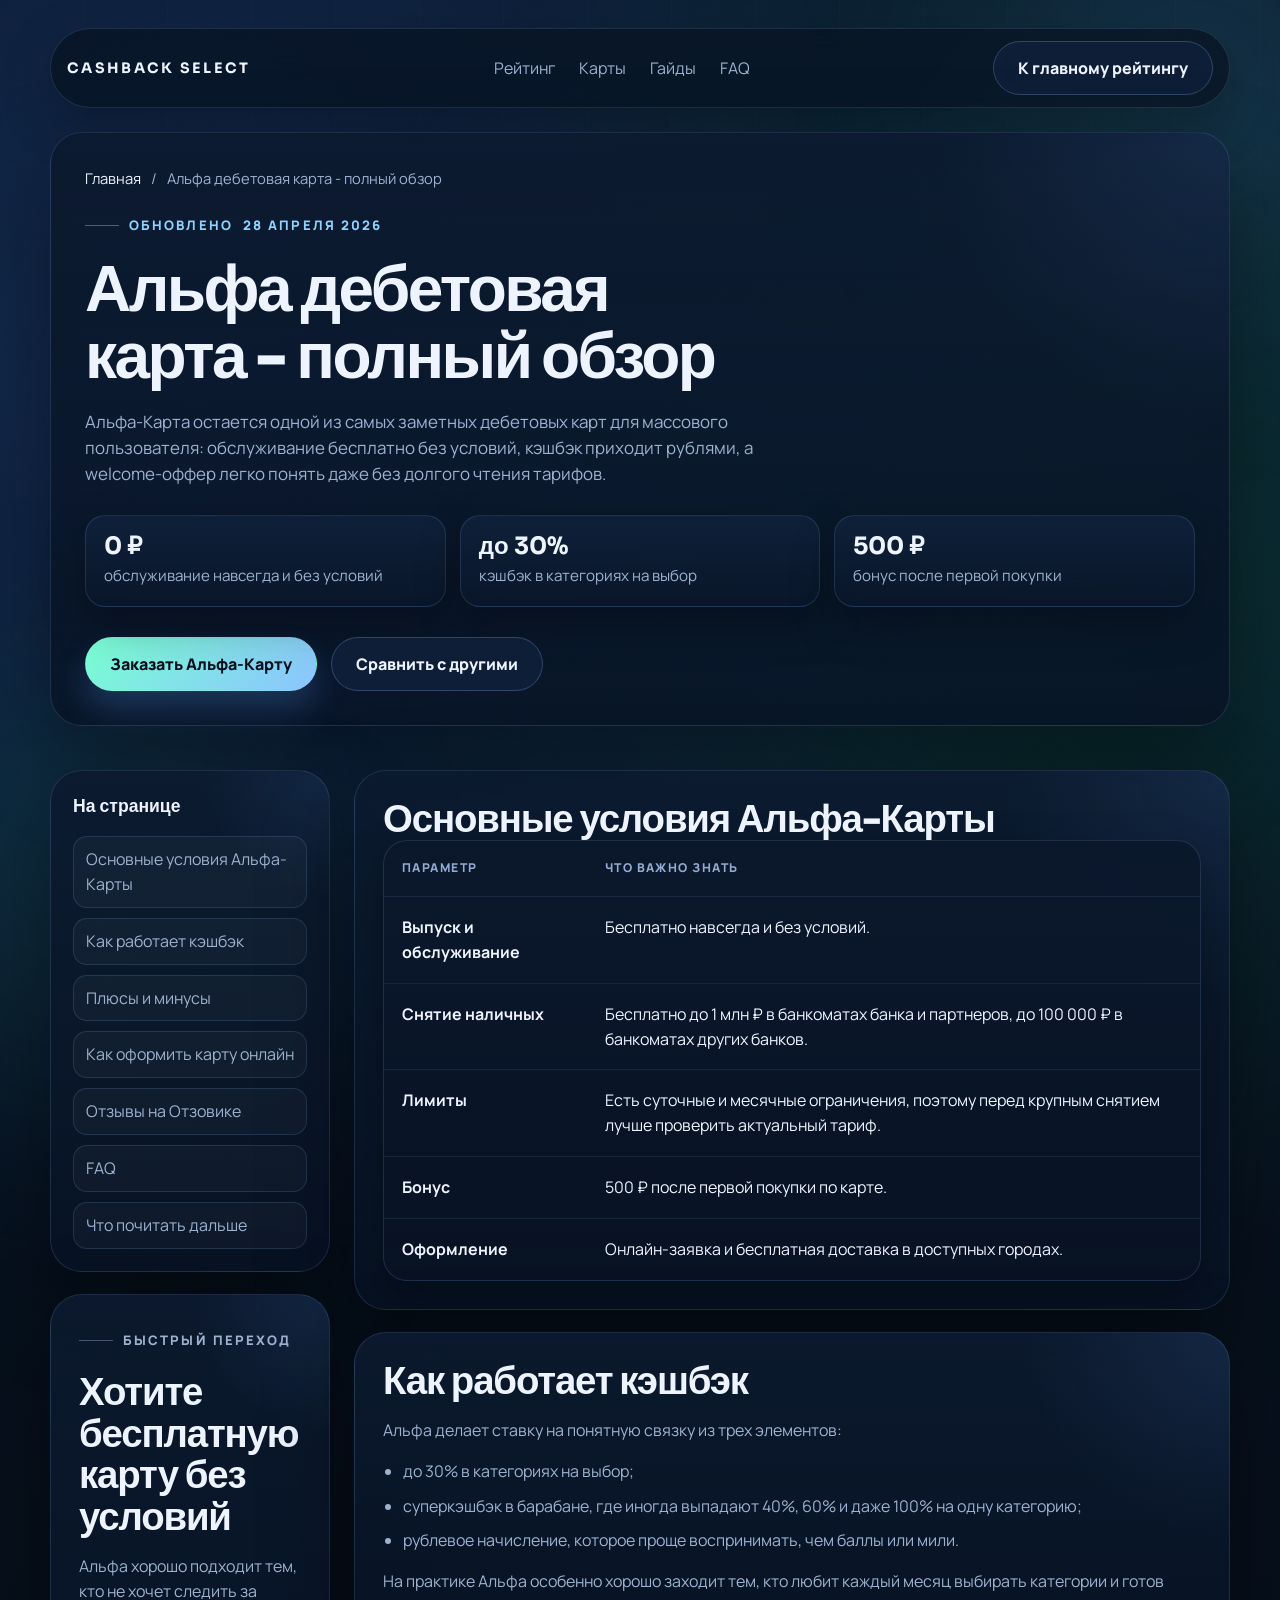
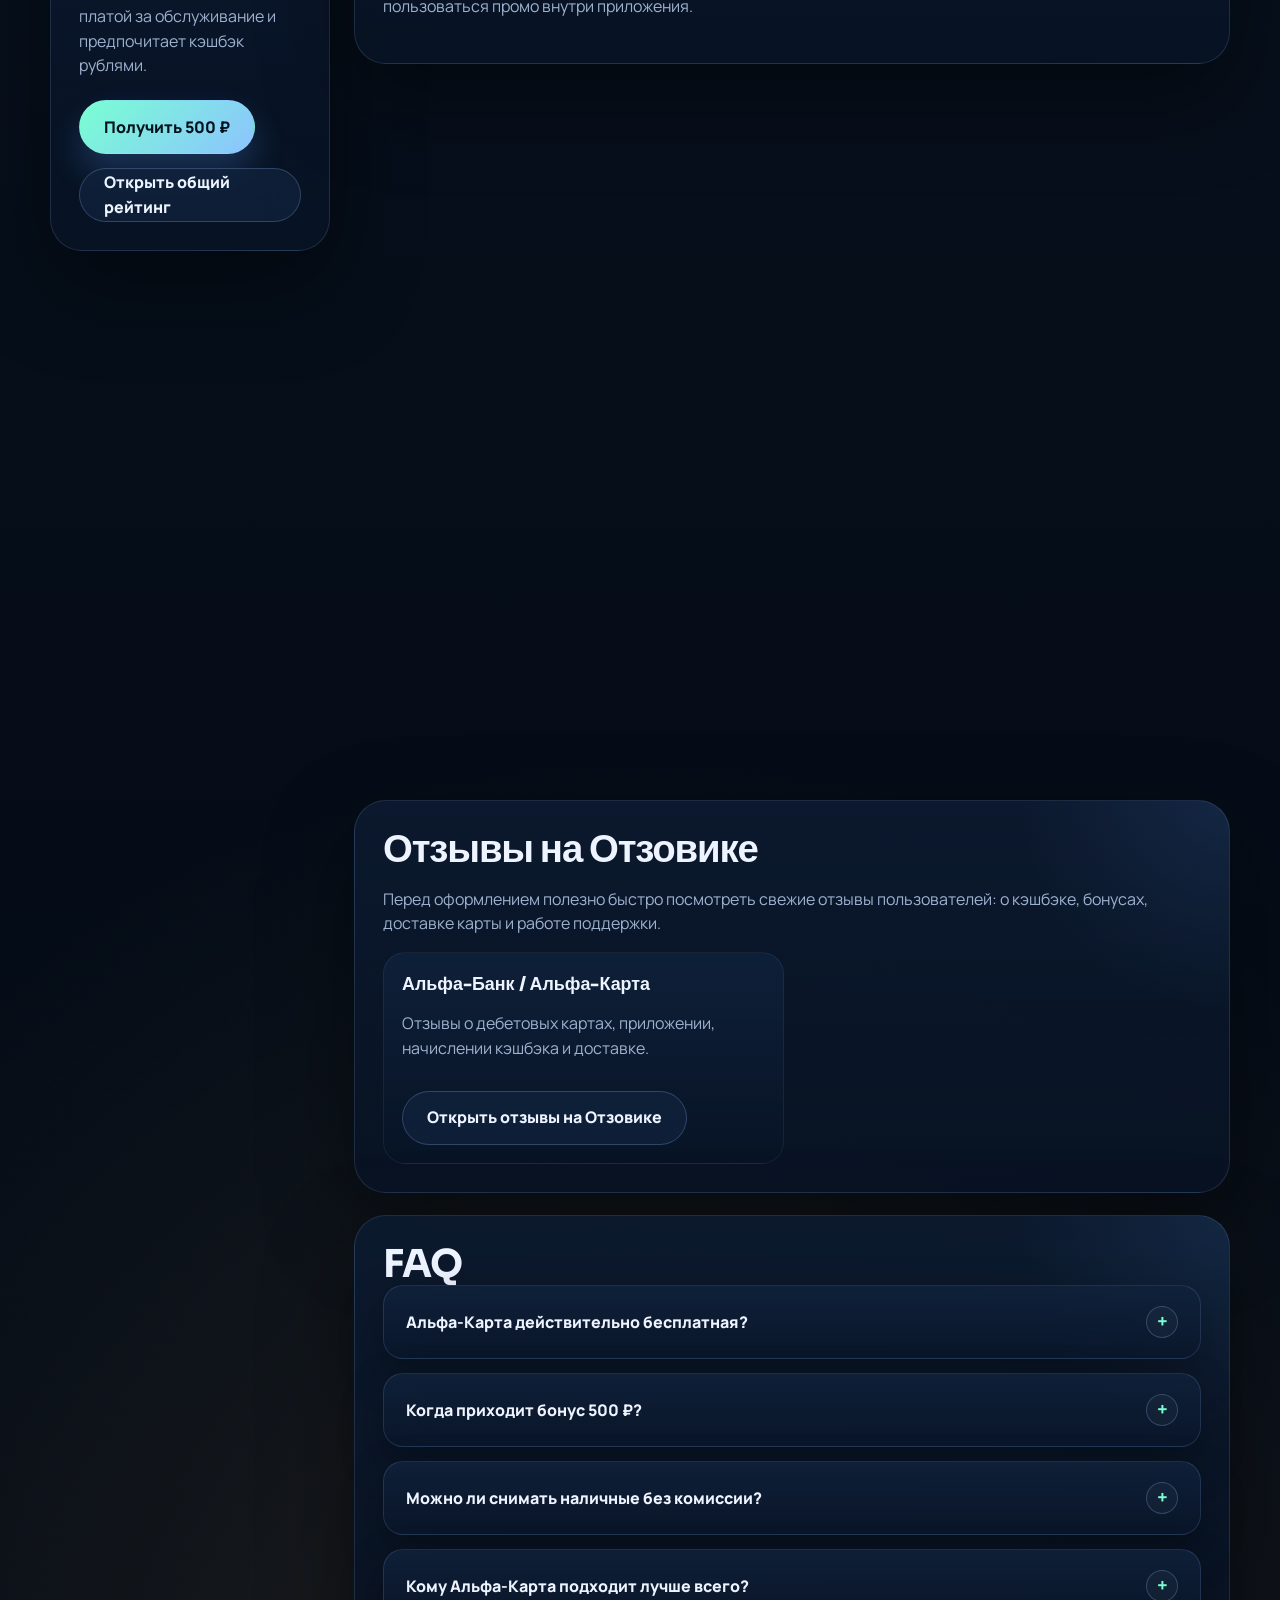
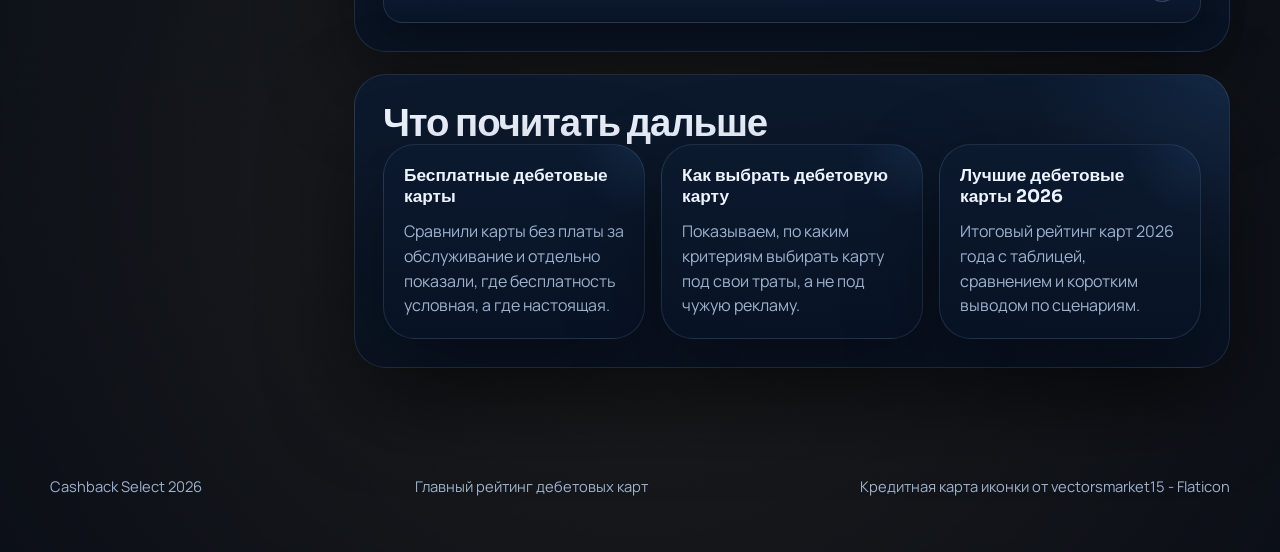
==== commit 3beb69dc: "Add experience page and Otzovik review links" ====
--- a/alfa-debit-card-review/index.html
+++ b/alfa-debit-card-review/index.html
@@ -149,6 +149,7 @@
               <a href="#cashback">Как работает кэшбэк</a>
               <a href="#pros-cons">Плюсы и минусы</a>
               <a href="#apply">Как оформить карту онлайн</a>
+              <a href="#otzovik">Отзывы на Отзовике</a>
               <a href="#faq">FAQ</a>
               <a href="#related">Что почитать дальше</a>
                 </div>
@@ -250,6 +251,20 @@
             </ol>
             <p>Если для вас важен нулевой ежемесячный платеж за карту, Альфа остается одним из самых простых вариантов на рынке.</p>
           </section>
+
+              <section class="article-section" id="otzovik" data-reveal>
+                <h2>Отзывы на Отзовике</h2>
+                <p>Перед оформлением полезно быстро посмотреть свежие отзывы пользователей: о кэшбэке, бонусах, доставке карты и работе поддержки.</p>
+                <div class="page-card-grid">
+            <article class="page-card">
+              <h3>Альфа-Банк / Альфа-Карта</h3>
+              <p>Отзывы о дебетовых картах, приложении, начислении кэшбэка и доставке.</p>
+              <div class="hero-actions">
+                <a class="button button--quiet" href="https://otzovik.com/reviews/bank_alfa_bank/" target="_blank" rel="nofollow noopener">Открыть отзывы на Отзовике</a>
+              </div>
+            </article>
+                </div>
+              </section>
 
               <section class="article-section" id="faq" data-reveal>
                 <h2>FAQ</h2>
--- a/styles.css
+++ b/styles.css
@@ -909,6 +909,11 @@
   margin-top: 8px;
 }
 
+.review-box__links {
+  display: grid;
+  gap: 10px;
+}
+
 .review-box a {
   color: var(--ink);
   text-decoration: underline;
